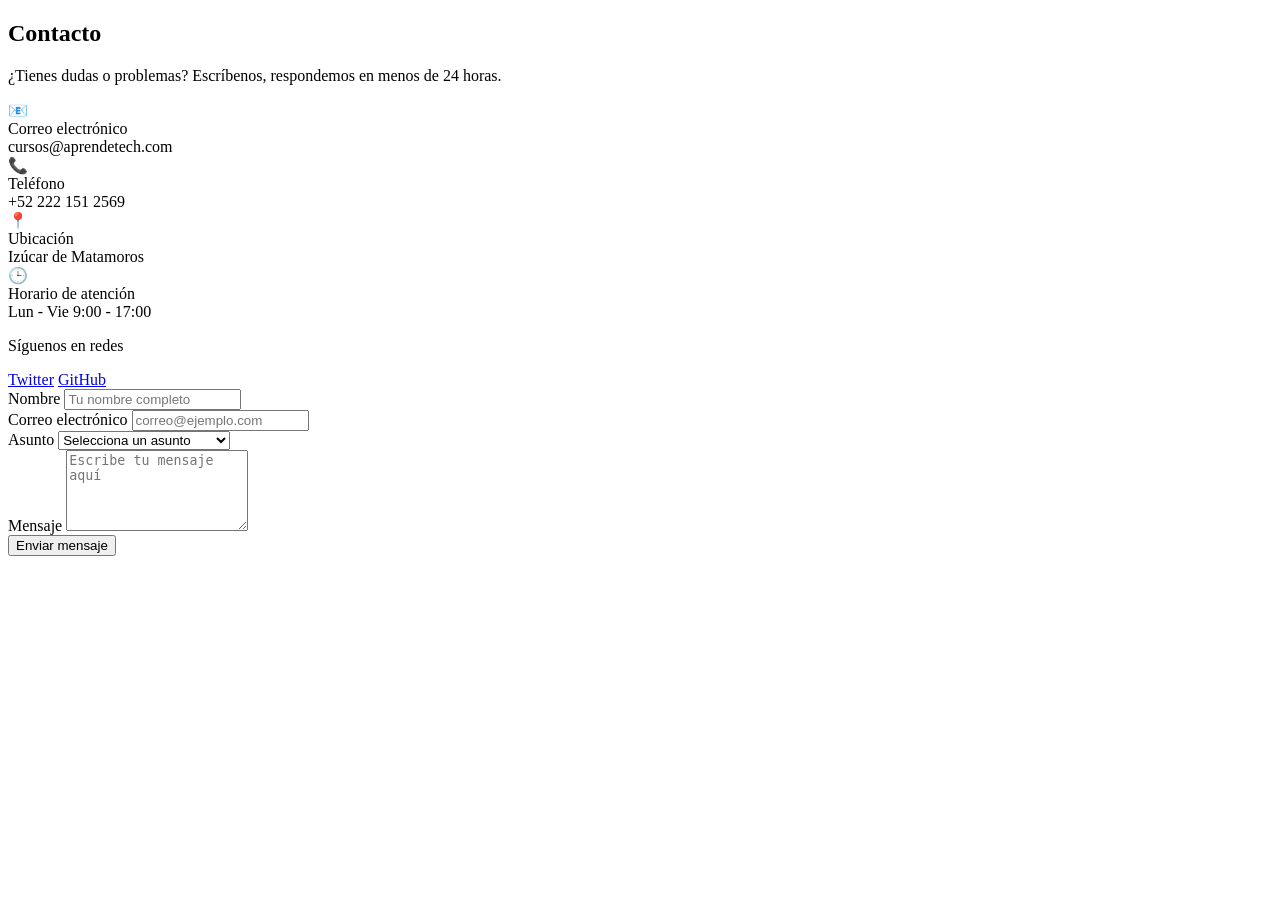
==== contact.html @ 47d11b35 "Se implementa página de contacto" ====
<!DOCTYPE html>
<html lang="es">

<head>
    <meta charset="UTF-8">
    <meta name="viewport" content="width=device-width, initial-scale=1.0">
    <title>Contacto</title>
    <link rel="stylesheet" href="styles-contact.css">
</head>

<body>

    <!-- Encabezado -->
    <section class="page-header">
        <div class="container">
            <h1>Contacto</h1>
            <p>¿Tienes dudas o problemas? Escríbenos, respondemos en menos de 24 horas.</p>
        </div>
    </section>

    <!-- Sección de contacto -->
    <section class="contact-section">
        <div class="container contact-grid">

            <!-- Información -->
            <div class="contact-info">

                <div class="info-card">
                    <div class="info-icon">📧</div>
                    <div>
                        <div class="info-label">Correo electrónico</div>
                        <div class="info-val">cursos@aprendetech.com</div>
                    </div>
                </div>

                <div class="info-card">
                    <div class="info-icon">📞</div>
                    <div>
                        <div class="info-label">Teléfono</div>
                        <div class="info-val">+52 222 151 2569</div>
                    </div>
                </div>

                <div class="info-card">
                    <div class="info-icon">📍</div>
                    <div>
                        <div class="info-label">Ubicación</div>
                        <div class="info-val">Izúcar de Matamoros</div>
                    </div>
                </div>

                <div class="info-card">
                    <div class="info-icon">🕒</div>
                    <div>
                        <div class="info-label">Horario de atención</div>
                        <div class="info-val">Lun - Vie 9:00 - 17:00</div>
                    </div>
                </div>

                <!-- Redes Sociales -->
                <div class="social-links">
                    <p>Síguenos en redes</p>

                    <div class="social-row">
                        <a href="#" class="social-btn"> Twitter</a>
                        <a href="#" class="social-btn"> GitHub</a>
                    </div>
                </div>

            </div>

            <!-- Formulario -->
            <div class="contact-form">

                <form>

                    <div class="form-row">

                        <div class="form-group">
                            <label for="nombre">Nombre</label>
                            <input type="text" id="nombre" placeholder="Tu nombre completo">
                        </div>

                        <div class="form-group">
                            <label for="correo">Correo electrónico</label>
                            <input type="email" id="correo" placeholder="correo@ejemplo.com">
                        </div>

                    </div>

                    <div class="form-group">
                        <label for="asunto">Asunto</label>
                        <select id="asunto">
                            <option>Selecciona un asunto</option>
                            <option>Información sobre cursos</option>
                            <option>Soporte técnico</option>
                            <option>Colaboración</option>
                            <option>Otro</option>
                        </select>
                    </div>

                    <div class="form-group">
                        <label for="mensaje">Mensaje</label>
                        <textarea id="mensaje" rows="5" placeholder="Escribe tu mensaje aquí"></textarea>
                    </div>

                    <button type="submit" class="btn-primary">
                        Enviar mensaje
                    </button>

                </form>

            </div>

        </div>
    </section>

</body>

</html>
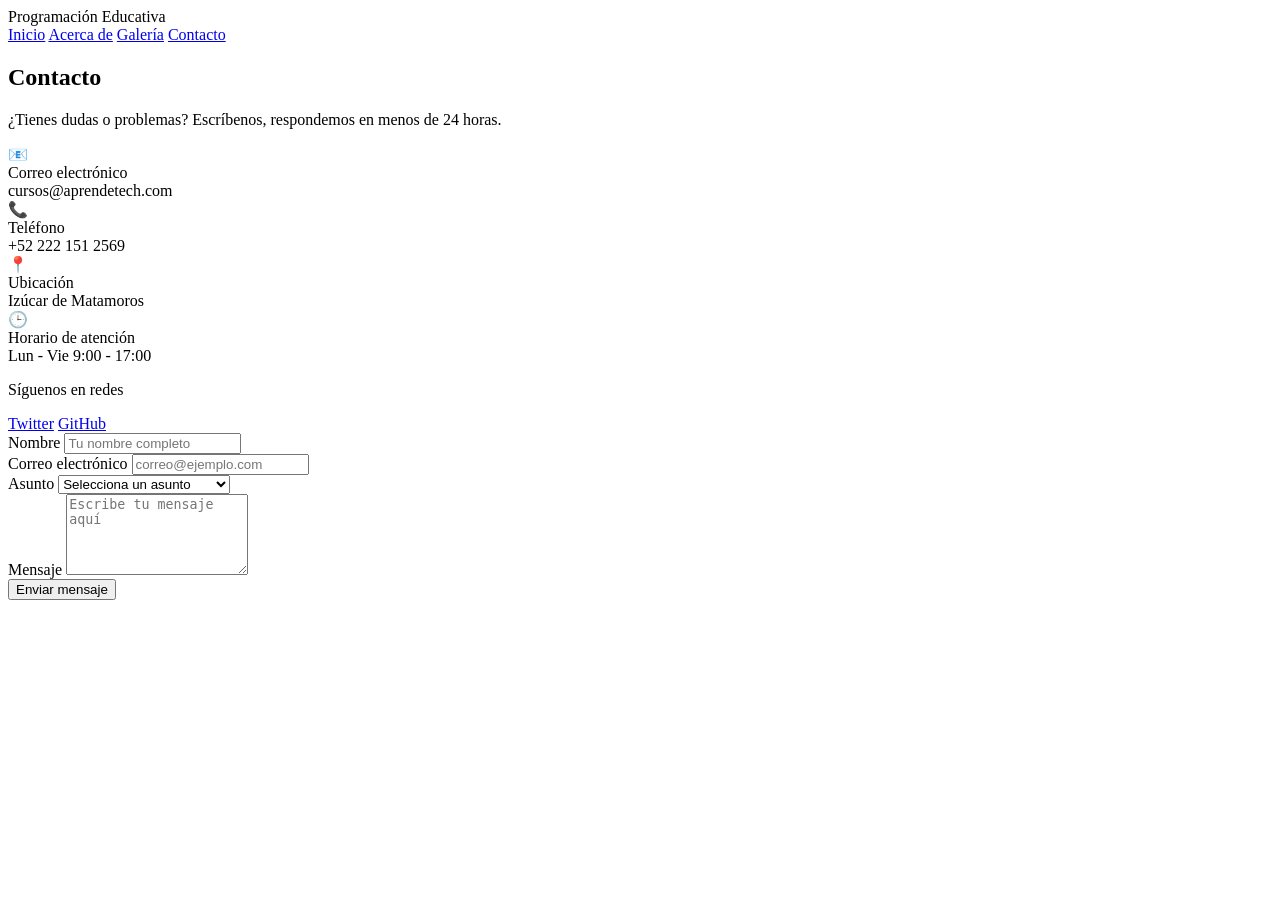
==== commit e4a9633f: "Update contact.html Actualización de la barra de navegación con enlaces a las diferentes páginas del" ====
--- a/contact.html
+++ b/contact.html
@@ -9,7 +9,17 @@
 </head>
 
 <body>
-
+    <header>
+        <div class="container nav-container">
+            <div class="logo">Programación Educativa</div>
+            <nav>
+                <a href="index.html">Inicio</a>
+                <a href="about.html">Acerca de</a>
+                <a href="gallery.html">Galería</a>
+                <a href="contact.html">Contacto</a>
+            </nav>
+        </div>
+    </header>
     <!-- Encabezado -->
     <section class="page-header">
         <div class="container">
@@ -117,4 +127,4 @@
 
 </body>
 
-</html>+</html>
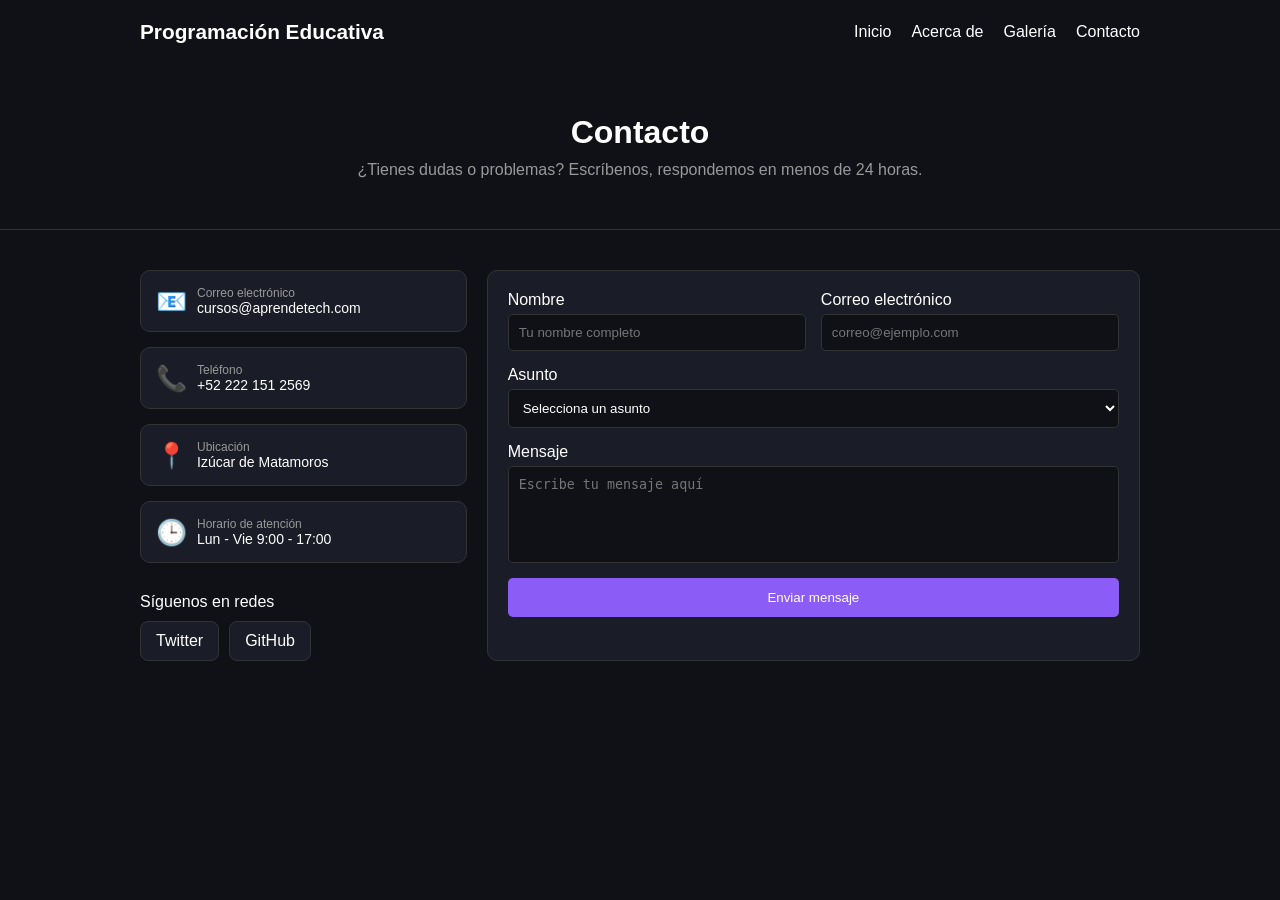
==== commit 23f833be: "Update contact.html" ====
--- a/contact.html
+++ b/contact.html
@@ -5,7 +5,7 @@
     <meta charset="UTF-8">
     <meta name="viewport" content="width=device-width, initial-scale=1.0">
     <title>Contacto</title>
-    <link rel="stylesheet" href="styles-contact.css">
+    <link rel="stylesheet" href="css/styles-contact.css">
 </head>
 
 <body>
--- a/css/styles-contact.css
+++ b/css/styles-contact.css
@@ -0,0 +1,183 @@
+*{
+    margin: 0;
+    padding: 0;
+    box-sizing: border-box;
+}
+
+body{
+    font-family: Arial, sans-serif;
+    background-color: #0f1117;
+    color: white;
+}
+
+.container{
+    width: 90%;
+    max-width: 1000px;
+    margin: auto;
+}
+
+.page-header{
+    text-align: center;
+    padding: 50px 20px;
+    border-bottom: 1px solid #333;
+}
+
+.page-header h1{
+    font-size: 32px;
+    margin-bottom: 10px;
+}
+
+.page-header p{
+    color: #999;
+}
+
+.contact-section{
+    padding: 40px 0;
+}
+
+.contact-grid{
+    display: grid;
+    grid-template-columns: 1fr 2fr;
+    gap: 20px;
+}
+
+.contact-info{
+    display: flex;
+    flex-direction: column;
+    gap: 15px;
+}
+
+.info-card{
+    background-color: #1a1d27;
+    border: 1px solid #333;
+    border-radius: 10px;
+    padding: 15px;
+    display: flex;
+    align-items: center;
+    gap: 10px;
+}
+
+.info-icon{
+    font-size: 25px;
+}
+
+.info-label{
+    font-size: 12px;
+    color: #999;
+}
+
+.info-val{
+    font-size: 14px;
+}
+
+.social-links{
+    margin-top: 15px;
+}
+
+.social-links p{
+    margin-bottom: 10px;
+}
+
+.social-row{
+    display: flex;
+    gap: 10px;
+}
+
+.social-btn{
+    text-decoration: none;
+    color: white;
+    background-color: #1a1d27;
+    border: 1px solid #333;
+    padding: 10px 15px;
+    border-radius: 8px;
+}
+
+.social-btn:hover{
+    background-color: #2a2d3a;
+}
+
+.contact-form{
+    background-color: #1a1d27;
+    border: 1px solid #333;
+    border-radius: 10px;
+    padding: 20px;
+}
+
+.form-row{
+    display: flex;
+    gap: 15px;
+}
+
+.form-group{
+    display: flex;
+    flex-direction: column;
+    margin-bottom: 15px;
+    width: 100%;
+}
+
+.form-group label{
+    margin-bottom: 5px;
+}
+
+.form-group input,
+.form-group select,
+.form-group textarea{
+    padding: 10px;
+    border: 1px solid #333;
+    border-radius: 5px;
+    background-color: #0f1117;
+    color: white;
+}
+
+.form-group textarea{
+    resize: none;
+}
+
+.btn-primary{
+    width: 100%;
+    padding: 12px;
+    background-color: #8b5cf6;
+    color: white;
+    border: none;
+    border-radius: 5px;
+    cursor: pointer;
+}
+
+.btn-primary:hover{
+    background-color: #7c3aed;
+}
+footer{
+    border-top:1px solid var(--border);
+    text-align:center;
+    padding:30px;
+    color:var(--text-secondary);
+    margin-top:40px;
+}
+
+.nav-container{
+    display:flex;
+    justify-content:space-between;
+    align-items:center;
+    padding:20px 0;
+}
+
+.logo{
+    font-size:1.3rem;
+    font-weight:700;
+    color:var(--text);
+}
+
+nav{
+    display:flex;
+    gap:20px;
+}
+
+nav a{
+    color:var(--text-secondary);
+    text-decoration:none;
+    transition:.3s;
+}
+
+nav a:hover{
+    color:var(--primary);
+}
